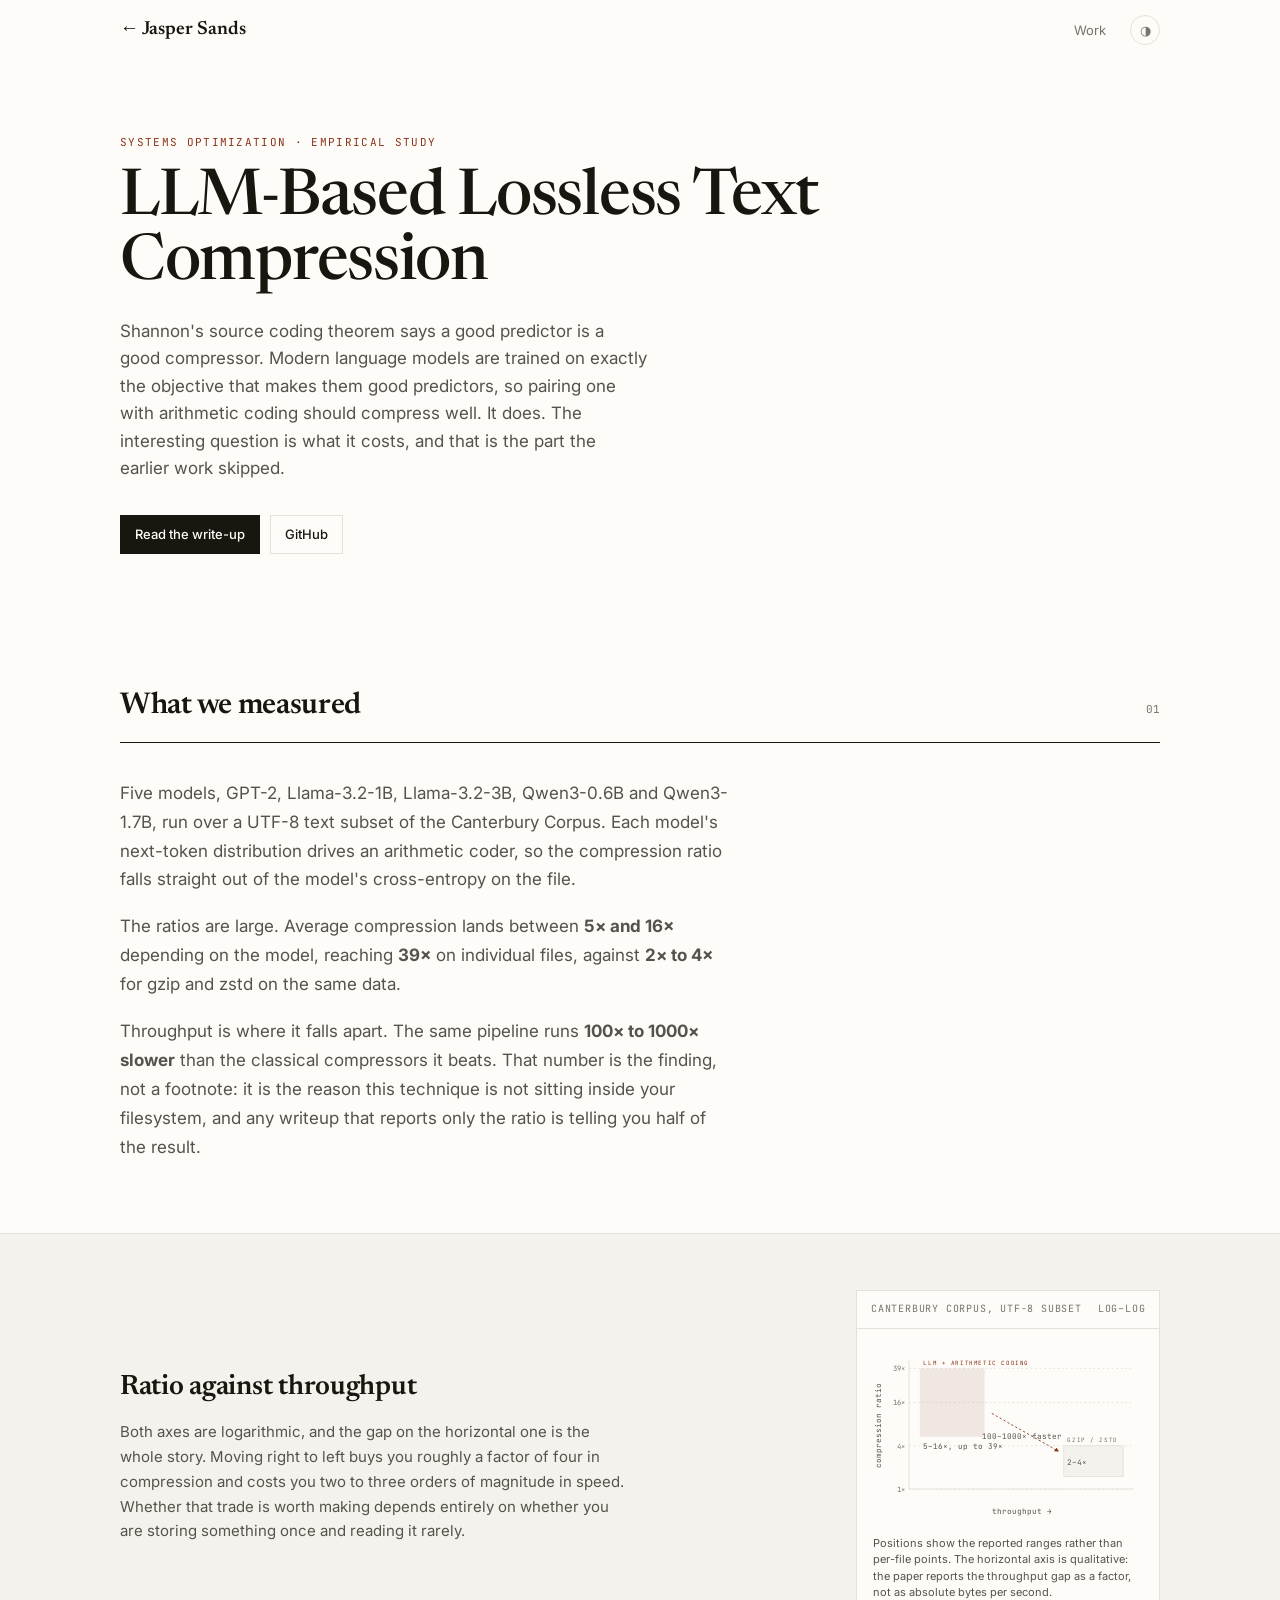
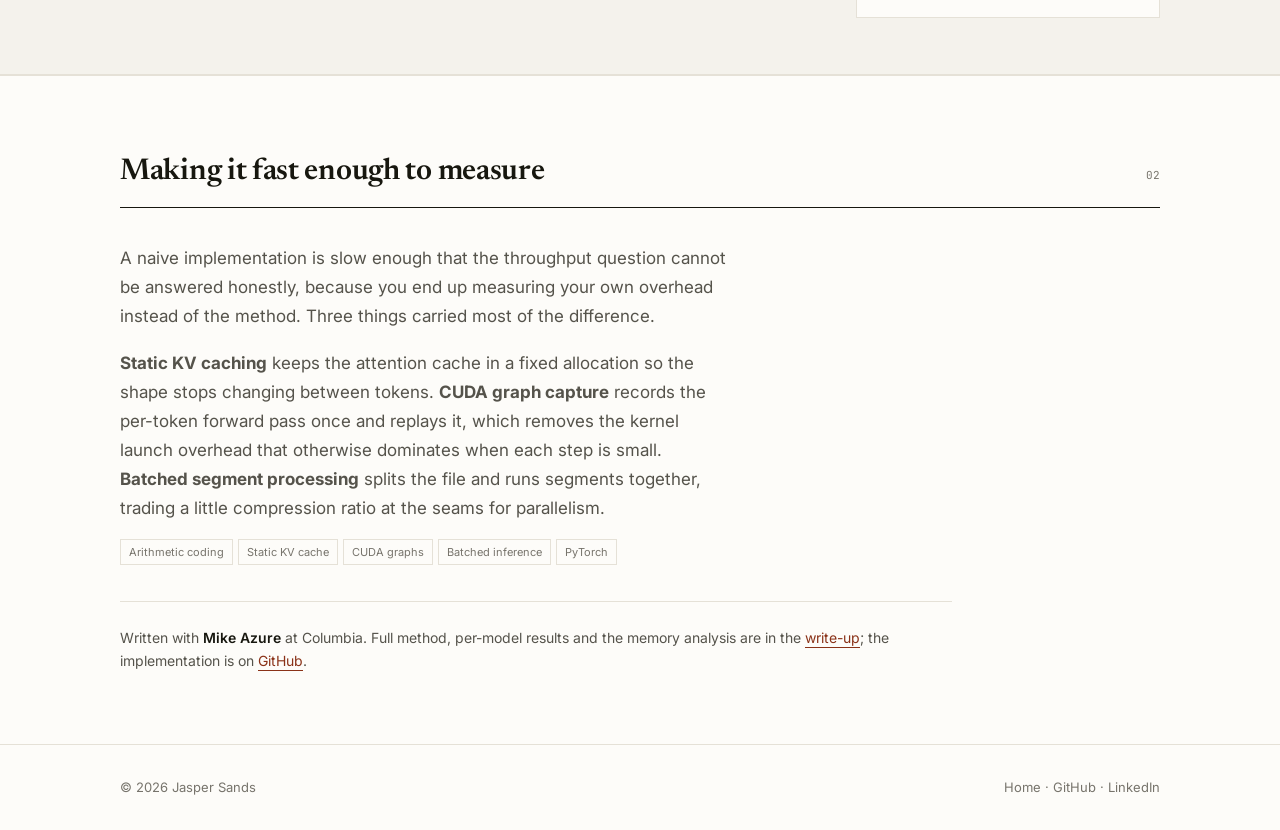
==== llmcompression/index.html @ 010c3ea6 "Host the compression project at jaspersands.com/llmcompression The project column read award, link, " ====
<!DOCTYPE html>
<html lang="en">

<head>
  <meta charset="UTF-8">
  <meta name="viewport" content="width=device-width, initial-scale=1.0">
  <title>LLM-Based Lossless Text Compression | Jasper Sands</title>
  <meta name="description"
    content="An empirical study of LLM-based lossless text compression: 5 to 16x average compression against 2 to 4x for gzip and zstd, and what that costs in throughput.">
  <meta name="author" content="Jasper Sands">
  <meta property="og:title" content="LLM-Based Lossless Text Compression">
  <meta property="og:description"
    content="Arithmetic coding driven by autoregressive LLM predictions. High compression ratios, and an honest accounting of the throughput they cost.">
  <meta property="og:type" content="article">
  <meta property="og:url" content="https://jaspersands.com/llmcompression/">

  <!-- Set theme before first paint so there is no flash. -->
  <script>
    (() => {
      const r = document.documentElement;
      const t = localStorage.getItem('theme');
      r.setAttribute('data-theme', t || (matchMedia('(prefers-color-scheme: dark)').matches ? 'dark' : 'light'));
    })();
  </script>

  <link rel="preconnect" href="https://fonts.googleapis.com">
  <link rel="preconnect" href="https://fonts.gstatic.com" crossorigin>
  <link href="https://fonts.googleapis.com/css2?family=Inter:wght@400;500;600&family=Newsreader:opsz,wght@6..72,400;6..72,500;6..72,600&family=JetBrains+Mono:wght@400;500&display=swap" rel="stylesheet">

  <link rel="stylesheet" href="../styles.css?v=2026-08">
</head>

<body>
  <a class="skip" href="#main">Skip to content</a>

  <nav class="nav" id="nav">
    <div class="wrap">
      <a href="../#work" class="mark">← Jasper Sands</a>
      <ul>
        <li class="n"><a href="../#work" class="link">Work</a></li>
        <li><button class="theme" id="theme" type="button" aria-label="Toggle light or dark mode">◑</button></li>
      </ul>
    </div>
  </nav>

  <header class="hero" id="top">
    <div class="wrap">
      <div class="rv">
        <div class="eyebrow">Systems optimization · empirical study</div>
        <h1>LLM-Based Lossless Text Compression</h1>
        <p class="lede">
          Shannon's source coding theorem says a good predictor is a good compressor. Modern language models
          are trained on exactly the objective that makes them good predictors, so pairing one with arithmetic
          coding should compress well. It does. The interesting question is what it costs, and that is the part
          the earlier work skipped.
        </p>
        <div class="cta">
          <a class="btn solid" href="../assets/practical-llm-based-lossless-compression.pdf">Read the write-up</a>
          <a class="btn" href="https://github.com/Jaspersands/LLMcompression">GitHub</a>
        </div>
      </div>
    </div>
  </header>

  <main id="main">

    <section class="section">
      <div class="wrap">
        <div class="shead rv"><h2>What we measured</h2><span class="idx">01</span></div>
        <div class="prose rv">
          <p>
            Five models, GPT-2, Llama-3.2-1B, Llama-3.2-3B, Qwen3-0.6B and Qwen3-1.7B, run over a UTF-8 text
            subset of the Canterbury Corpus. Each model's next-token distribution drives an arithmetic coder,
            so the compression ratio falls straight out of the model's cross-entropy on the file.
          </p>
          <p>
            The ratios are large. Average compression lands between <strong>5&times; and 16&times;</strong>
            depending on the model, reaching <strong>39&times;</strong> on individual files, against
            <strong>2&times; to 4&times;</strong> for gzip and zstd on the same data.
          </p>
          <p>
            Throughput is where it falls apart. The same pipeline runs
            <strong>100&times; to 1000&times; slower</strong> than the classical compressors it beats. That
            number is the finding, not a footnote: it is the reason this technique is not sitting inside your
            filesystem, and any writeup that reports only the ratio is telling you half of the result.
          </p>
        </div>
      </div>
    </section>

    <section class="band" aria-labelledby="band-h">
      <div class="wrap">
        <div class="rv">
          <h2 id="band-h">Ratio against throughput</h2>
          <p>
            Both axes are logarithmic, and the gap on the horizontal one is the whole story. Moving right to
            left buys you roughly a factor of four in compression and costs you two to three orders of
            magnitude in speed. Whether that trade is worth making depends entirely on whether you are storing
            something once and reading it rarely.
          </p>
        </div>

        <div class="demo rv">
          <div class="demo-head">
            <span class="t">Canterbury Corpus, UTF-8 subset</span>
            <span class="t">log–log</span>
          </div>
          <div class="demo-body">
            <svg viewBox="0 0 300 200" role="img"
                aria-label="Log-log comparison. Classical compressors gzip and zstd reach 2 to 4 times compression at high throughput. LLM-driven arithmetic coding reaches 5 to 16 times, up to 39 times, at throughput 100 to 1000 times lower.">
              <line class="gridline" x1="40" y1="160" x2="290" y2="160" stroke-width="1"/>
              <text class="tick" x="35" y="163" text-anchor="end">1×</text>
              <line class="gridline" x1="40" y1="112" x2="290" y2="112" stroke-width="1"/>
              <text class="tick" x="35" y="115" text-anchor="end">4×</text>
              <line class="gridline" x1="40" y1="64" x2="290" y2="64" stroke-width="1"/>
              <text class="tick" x="35" y="67" text-anchor="end">16×</text>
              <line class="gridline" x1="40" y1="26" x2="290" y2="26" stroke-width="1"/>
              <text class="tick" x="35" y="29" text-anchor="end">39×</text>

              <line class="axis" x1="40" y1="16" x2="40" y2="160" stroke-width="1"/>
              <line class="axis" x1="40" y1="160" x2="290" y2="160" stroke-width="1"/>

              <rect class="thrband" x="52" y="26" width="72" height="76"/>
              <text class="qs-cap on" x="56" y="22">LLM + ARITHMETIC CODING</text>
              <text class="lbl" x="56" y="116">5–16×, up to 39×</text>

              <rect class="qs-sink" x="212" y="112" width="66" height="34"/>
              <text class="qs-cap" x="216" y="108">GZIP / ZSTD</text>
              <text class="lbl" x="216" y="133">2–4×</text>

              <path class="qs-rej" d="M132 76 L206 118" marker-end="url(#lc-a)"/>
              <defs>
                <marker id="lc-a" viewBox="0 0 6 6" refX="5" refY="3" markerWidth="5" markerHeight="5" orient="auto">
                  <path class="qs-rejhead" d="M0 0 L6 3 L0 6 Z"/>
                </marker>
              </defs>
              <text class="lbl" x="166" y="104" text-anchor="middle">100–1000× faster</text>

              <text class="lbl" x="165" y="188" text-anchor="middle">throughput →</text>
              <text class="lbl" x="9" y="90" text-anchor="middle" transform="rotate(-90 9 90)">compression ratio</text>
            </svg>
            <p class="hint">
              Positions show the reported ranges rather than per-file points. The horizontal axis is
              qualitative: the paper reports the throughput gap as a factor, not as absolute bytes per second.
            </p>
          </div>
        </div>
      </div>
    </section>

    <section class="section">
      <div class="wrap">
        <div class="shead rv"><h2>Making it fast enough to measure</h2><span class="idx">02</span></div>
        <div class="prose rv">
          <p>
            A naive implementation is slow enough that the throughput question cannot be answered honestly,
            because you end up measuring your own overhead instead of the method. Three things carried most of
            the difference.
          </p>
          <p>
            <strong>Static KV caching</strong> keeps the attention cache in a fixed allocation so the shape
            stops changing between tokens. <strong>CUDA graph capture</strong> records the per-token forward
            pass once and replays it, which removes the kernel launch overhead that otherwise dominates when
            each step is small. <strong>Batched segment processing</strong> splits the file and runs segments
            together, trading a little compression ratio at the seams for parallelism.
          </p>
        </div>
        <div class="tags rv">
          <span class="tag">Arithmetic coding</span><span class="tag">Static KV cache</span>
          <span class="tag">CUDA graphs</span><span class="tag">Batched inference</span>
          <span class="tag">PyTorch</span>
        </div>
        <p class="also rv">
          Written with <strong>Mike Azure</strong> at Columbia. Full method, per-model results and the memory
          analysis are in the <a href="../assets/practical-llm-based-lossless-compression.pdf">write-up</a>;
          the implementation is on <a href="https://github.com/Jaspersands/LLMcompression">GitHub</a>.
        </p>
      </div>
    </section>

  </main>

  <footer>
    <div class="wrap">
      <span>© 2026 Jasper Sands</span>
      <span>
        <a href="../">Home</a> ·
        <a href="https://github.com/Jaspersands">GitHub</a> ·
        <a href="https://www.linkedin.com/in/jaspersands">LinkedIn</a>
      </span>
    </div>
  </footer>

  <script>
    // Theme toggle only; the main page's script.js drives demos this page does not have.
    document.getElementById('theme').addEventListener('click', () => {
      const r = document.documentElement;
      const next = r.getAttribute('data-theme') === 'dark' ? 'light' : 'dark';
      r.setAttribute('data-theme', next);
      try { localStorage.setItem('theme', next); } catch (e) { /* private mode */ }
    });
    // The main stylesheet reveals .rv elements on scroll; without that script they
    // must be shown here or the page renders blank.
    for (const el of document.querySelectorAll('.rv')) el.classList.add('in');
  </script>
</body>

</html>
---- styles.css ----
/* ---------------- Colour ---------------- */
:root {
  --bg:#fdfcf9; --bg-2:#f4f2ec; --fg:#17170f; --fg-2:#55534b; --fg-3:#77746c;
  --rule:#e5e1d7; --accent:#8a3218; --x:#3f6690; --z:#a24b2a; --y:#6b4a86;
}
[data-theme="dark"] {
  --bg:#111110; --bg-2:#1a1a17; --fg:#f2f0e9; --fg-2:#a4a19a; --fg-3:#7f7c75;
  --rule:#2a2926; --accent:#e08a68; --x:#7ba5d0; --z:#e08a68; --y:#b294d4;
}

:root {
  --serif: Newsreader, Georgia, serif;
  --sans: Inter, -apple-system, BlinkMacSystemFont, sans-serif;
  --mono: 'JetBrains Mono', ui-monospace, monospace;
}

*, *::before, *::after { box-sizing: border-box; margin: 0; padding: 0; }

html { scroll-behavior: smooth; -webkit-text-size-adjust: 100%; }

body {
  font-family: var(--sans); font-size: .9375rem; line-height: 1.65;
  background: var(--bg); color: var(--fg); -webkit-font-smoothing: antialiased;
}

a { color: inherit; text-decoration: none; }
img { display: block; max-width: 100%; }

:focus-visible { outline: 2px solid var(--accent); outline-offset: 2px; }

.wrap { max-width: 70rem; margin: 0 auto; padding: 0 2.5rem; }

.skip {
  position: absolute; left: -9999px; top: 0; background: var(--fg); color: var(--bg);
  padding: .5rem .875rem; z-index: 200; font-size: .8125rem;
}
.skip:focus { left: .5rem; top: .5rem; }

.progress {
  position: fixed; top: 0; left: 0; height: 2px; width: 100%;
  transform: scaleX(0); transform-origin: left; background: var(--accent); z-index: 100;
}

/* ---------------- Nav ---------------- */
.nav {
  position: sticky; top: 0; z-index: 50;
  background: var(--bg);
  border-bottom: 1px solid transparent; transition: border-color .3s;
}
@supports (backdrop-filter: blur(1px)) or (-webkit-backdrop-filter: blur(1px)) {
  .nav {
    background: color-mix(in srgb, var(--bg) 86%, transparent);
    backdrop-filter: blur(12px); -webkit-backdrop-filter: blur(12px);
  }
}

.nav.stuck { border-bottom-color: var(--rule); }
.nav .wrap { display: flex; align-items: center; justify-content: space-between; height: 3.75rem; gap: 1rem; }
.mark { font-family: var(--serif); font-size: 1.1875rem; font-weight: 600; white-space: nowrap; }
.nav ul { list-style: none; display: flex; gap: 1.5rem; align-items: center; }

.nav .link { position: relative; font-size: .8125rem; color: var(--fg-3); padding: .375rem 0; transition: color .2s; }
.nav .link::after {
  content: ''; position: absolute; left: 0; bottom: 0; height: 1px; width: 100%;
  background: var(--fg); transform: scaleX(0); transform-origin: right;
  transition: transform .25s cubic-bezier(.4,0,.2,1);
}
.nav .link:hover, .nav .link.on { color: var(--fg); }
.nav .link:hover::after, .nav .link.on::after { transform: scaleX(1); transform-origin: left; }

.theme {
  width: 1.875rem; height: 1.875rem; border: 1px solid var(--rule); border-radius: 50%;
  background: transparent; color: var(--fg-3); cursor: pointer; font-size: .8125rem; line-height: 1;
  transition: color .2s, border-color .2s; flex-shrink: 0;
}
.theme:hover { color: var(--fg); border-color: var(--fg-3); }

/* ---------------- Reveal ---------------- */
.rv { opacity: 0; transform: translateY(12px); transition: opacity .55s ease, transform .55s ease; }
.rv.in { opacity: 1; transform: none; }

@media (prefers-reduced-motion: reduce) {
  .rv { opacity: 1; transform: none; transition: none; }
  html { scroll-behavior: auto; }
  .progress { display: none; }
  * { animation-duration: .01ms !important; transition-duration: .01ms !important; }
}

/* ---------------- Hero ---------------- */
.hero { padding: 4.5rem 0 3.5rem; }
.hero .wrap { display: grid; grid-template-columns: 1fr 17rem; gap: 4rem; align-items: center; }

.eyebrow {
  font-family: var(--mono); font-size: .6875rem; letter-spacing: .12em;
  text-transform: uppercase; color: var(--accent); margin-bottom: 1rem;
}

.hero h1 {
  font-family: var(--serif); font-size: clamp(2.75rem, 6vw, 4rem); font-weight: 500;
  line-height: 1.02; letter-spacing: -.02em; margin-bottom: 1.25rem;
}

.hero .lede { font-size: 1.0625rem; line-height: 1.62; color: var(--fg-2); max-width: 33rem; margin-bottom: 2rem; }
.hero .lede strong { color: var(--fg); font-weight: 500; }

.cta { display: flex; flex-wrap: wrap; gap: .625rem; }
.btn {
  display: inline-flex; align-items: center; font-size: .8125rem; font-weight: 500;
  padding: .5rem .875rem; border: 1px solid var(--rule); transition: all .2s;
}
.btn.solid { background: var(--fg); color: var(--bg); border-color: var(--fg); }
.btn.solid:hover { background: var(--accent); border-color: var(--accent); color: var(--bg); }
.btn:hover { border-color: var(--fg); }

.portrait img { width: 100%; aspect-ratio: 4/5; object-fit: cover; border: 1px solid var(--rule); }

/* ---------------- Demo band ---------------- */
.band { border-top: 1px solid var(--rule); border-bottom: 1px solid var(--rule); background: var(--bg-2); }
.band .wrap { display: grid; grid-template-columns: 1fr 19rem; gap: 4rem; align-items: center; padding-top: 3.5rem; padding-bottom: 3.5rem; }
.band h2 { font-family: var(--serif); font-size: 1.75rem; font-weight: 600; letter-spacing: -.01em; margin-bottom: .625rem; }
.band p { color: var(--fg-2); max-width: 32rem; }
.band p + p { margin-top: .75rem; }

/* ---------------- Demo panel ---------------- */
.demo { border: 1px solid var(--rule); background: var(--bg); }
.demo-head {
  display: flex; align-items: center; justify-content: space-between; gap: 1rem;
  padding: .625rem .875rem; border-bottom: 1px solid var(--rule);
}
.demo-head .t {
  font-family: var(--mono); font-size: .625rem; text-transform: uppercase;
  letter-spacing: .08em; color: var(--fg-3); white-space: nowrap;
}
.demo-body { padding: 1rem; }
.demo svg { width: 100%; height: auto; display: block; }

.ctl { display: flex; align-items: center; gap: .5rem; flex-wrap: wrap; margin-top: .875rem; }
.ctl button {
  font-family: var(--sans); font-size: .6875rem; font-weight: 500; padding: .25rem .5625rem;
  background: transparent; color: var(--fg-2); border: 1px solid var(--rule); cursor: pointer;
  transition: all .2s;
}
.ctl button:hover { color: var(--fg); border-color: var(--fg-3); }
.ctl button.on { background: var(--fg); color: var(--bg); border-color: var(--fg); }
.ctl label, .ctl .val { font-family: var(--mono); font-size: .625rem; color: var(--fg-3); letter-spacing: .04em; }
.ctl input[type=range] { flex: 1; min-width: 5rem; accent-color: var(--accent); height: 1rem; }

.readout {
  display: flex; flex-wrap: wrap; gap: .25rem 1.25rem; margin-top: .75rem;
  font-family: var(--mono); font-size: .6875rem; color: var(--fg-3);
}
.readout b { color: var(--fg); font-weight: 500; }
.hint { font-size: .6875rem; color: var(--fg-3); margin-top: .625rem; line-height: 1.5; }
.hint .kx { color: var(--x); }
.hint .kz { color: var(--z); }

/* --- SVG colour is driven by CLASSES, never by transitioned var() --- */
.plaq { transition: fill-opacity .25s, stroke-opacity .25s, stroke-width .25s; }
.plaq.z { stroke: var(--z); fill: var(--z); }
.plaq.x { stroke: var(--x); fill: var(--x); }
.latt  { stroke: var(--rule); }
.qd    { fill: var(--bg); stroke: var(--fg-3); }
.qd.ex { fill: var(--x); stroke: var(--x); }
.qd.ez { fill: var(--z); stroke: var(--z); }
.qd.ey { fill: var(--y); stroke: var(--y); }
.qdot { cursor: pointer; }
.qdot:hover .qd { stroke: var(--fg); stroke-width: 1.75; }
.match.mx { stroke: var(--x); }
.match.mz { stroke: var(--z); }
.axis { stroke: var(--rule); }
.gridline { stroke: var(--rule); stroke-dasharray: 2 3; }
.tick { font-family: var(--mono); font-size: 8px; fill: var(--fg-3); }
.lbl  { font-family: var(--mono); font-size: 8.5px; fill: var(--fg-2); }
.qlbl { font-family: var(--mono); font-size: 8px; font-weight: 500; fill: var(--bg); }
.s-a { stroke: var(--fg-3); }
.s-b { stroke: var(--accent); }
.m-a { fill: var(--fg-3); }
.m-b { fill: var(--accent); }
.critband { fill: var(--accent); fill-opacity: .09; }
.thrband { fill: var(--accent); fill-opacity: .10; }

/* --- Q-Search proof-gate pipeline --- */
.qs-stage { fill: none; stroke: var(--rule); }
.qs-stage.gate { stroke: var(--accent); }
.qs-sink { fill: var(--bg-2); stroke: var(--rule); }
.qs-flow { stroke: var(--fg-3); fill: none; }
.qs-rej { stroke: var(--accent); fill: none; stroke-dasharray: 2.5 2.5; }
.qs-cap { font-family: var(--mono); font-size: 6.5px; letter-spacing: .1em; fill: var(--fg-3); }
.qs-cap.on { fill: var(--accent); }
.qs-name { font-family: var(--sans); font-size: 9px; font-weight: 500; fill: var(--fg); }
.qs-sub { font-family: var(--sans); font-size: 7.5px; fill: var(--fg-2); }
.qs-num { font-family: var(--mono); font-size: 9px; fill: var(--fg); }
.qs-arrowhead { fill: var(--fg-3); }
.qs-rejhead { fill: var(--accent); }
.s-d3 { stroke: var(--fg-3); }
.s-d5 { stroke: var(--x); }
.s-d7 { stroke: var(--accent); }
.s-d3-m { fill: var(--fg-3); }
.s-d5-m { fill: var(--x); }
.s-d7-m { fill: var(--accent); }
.bar { fill: var(--accent); fill-opacity: .75; transition: y .35s cubic-bezier(.4,0,.2,1), height .35s cubic-bezier(.4,0,.2,1); }

/* ---------------- Sections ---------------- */
.section { padding: 4.5rem 0; border-top: 1px solid var(--rule); }
.section:first-of-type { border-top: none; }

.shead {
  display: flex; align-items: baseline; gap: .875rem;
  padding-bottom: .625rem; border-bottom: 1px solid var(--fg); margin-bottom: 2.25rem;
}
.shead h2 { font-family: var(--serif); font-size: 1.875rem; font-weight: 600; letter-spacing: -.01em; }
.shead .idx { font-family: var(--mono); font-size: .6875rem; color: var(--fg-3); margin-left: auto; }

.prose { max-width: 38rem; color: var(--fg-2); font-size: 1.0625rem; line-height: 1.7; }
.prose p + p { margin-top: 1.125rem; }

/* ---------------- Work ---------------- */
.work { display: flex; flex-direction: column; }

.piece {
  display: grid; grid-template-columns: 1fr 22rem; gap: 3rem;
  padding: 2.5rem 0; border-bottom: 1px solid var(--rule); align-items: start;
}
.piece:first-child { padding-top: 0; }
.piece:last-child { border-bottom: none; }
.piece.nomedia { grid-template-columns: 1fr; }
.piece.nomedia .piece-body { max-width: 42rem; }

.piece h3 { font-family: var(--serif); font-size: 1.625rem; font-weight: 600; letter-spacing: -.01em; margin-bottom: .1875rem; }
.piece .where { font-size: .8125rem; color: var(--accent); margin-bottom: .875rem; }
.piece p { color: var(--fg-2); }

.badge {
  display: inline-block; font-size: .75rem; font-weight: 500; background: var(--bg-2);
  border-left: 2px solid var(--accent); padding: .375rem .625rem; margin-bottom: .875rem;
}

.tags { display: flex; flex-wrap: wrap; gap: .3125rem; margin-top: 1rem; }
.tag { font-size: .6875rem; color: var(--fg-3); border: 1px solid var(--rule); padding: .1875rem .5rem; }

.inline-links { display: flex; flex-wrap: wrap; gap: 1rem; font-size: .8125rem; margin-top: .75rem; }
.inline-links a { color: var(--accent); border-bottom: 1px solid transparent; padding-bottom: 1px; }
.inline-links a:hover { border-bottom-color: var(--accent); }

.frame { border: 1px solid var(--rule); overflow: hidden; background: var(--bg-2); }
.frame img { width: 100%; transition: transform .5s cubic-bezier(.4,0,.2,1); }
.frame:hover img { transform: scale(1.03); }
.frame.pad img { background: #fff; padding: .375rem; }
.frame figcaption {
  font-size: .6875rem; color: var(--fg-3); padding: .4375rem .625rem;
  border-top: 1px solid var(--rule); background: var(--bg);
}

/* ---------------- Outside work ----------------
   Touring leads on data rather than a photograph, reusing the .demo panel from
   the plots above — the reader has already been taught how to read that frame.
   Everything here is scoped to #outside so it cannot leak into other sections. */

/* All three remaining cards carry a photo, so the row closes cleanly at 3-up. */
#outside .list { display: grid; grid-template-columns: repeat(3, 1fr); gap: 2.25rem 3rem; }
#outside .li { display: flex; flex-direction: column; }
#outside .li-body { margin-bottom: 1rem; }
#outside .li h3 { font-size: 1rem; font-weight: 600; margin-bottom: .1875rem; }
#outside .li p, #outside .li li { color: var(--fg-2); }
#outside .li ul { list-style: none; margin-top: .5rem; }
#outside .li ul li { position: relative; padding-left: .875rem; font-size: .875rem; }
#outside .li ul li::before { content: '·'; position: absolute; left: .25rem; color: var(--fg-3); }
/* Auto top margin bottom-aligns every photo, so their tops line up too. */
#outside .li figure { border: 1px solid var(--rule); overflow: hidden; margin-top: auto; }
#outside .li figure img {
  width: 100%; aspect-ratio: 3/2; object-fit: cover;
  transition: transform .5s cubic-bezier(.4,0,.2,1);
}
#outside .li figure:hover img { transform: scale(1.03); }
#outside .li figcaption {
  font-size: .6875rem; color: var(--fg-3); padding: .375rem .5rem;
  border-top: 1px solid var(--rule);
}

.also {
  margin-top: 2.25rem; padding-top: 1.5rem; border-top: 1px solid var(--rule);
  color: var(--fg-2); font-size: .875rem; max-width: 52rem;
}
.also strong { color: var(--fg); font-weight: 600; }
.also a { color: var(--accent); border-bottom: 1px solid currentColor; padding-bottom: 1px; }
.also a:hover { color: var(--fg); }

/* Matches the .piece breakpoint: the feature stacks before its prose gets narrow. */
@media (max-width: 960px) {
}
/* Below 900 the three cards become full-width strips rather than a 2 + 1 row. */
@media (max-width: 900px) {
  #outside .list { grid-template-columns: 1fr; gap: 2rem; }
  #outside .li { flex-direction: row; align-items: flex-start; gap: 1.75rem; }
  #outside .li-body { flex: 1; min-width: 0; margin-bottom: 0; }
  #outside .li figure { flex: none; width: 16rem; margin-top: 0; }
}
@media (max-width: 620px) {
  #outside .li { flex-direction: column; gap: 1rem; }
  #outside .li figure { width: auto; }
}

.tl { position: relative; padding-left: 1.5rem; }
.tl::before { content: ''; position: absolute; left: 3px; top: .5rem; bottom: .5rem; width: 1px; background: var(--rule); }
.tl-item { position: relative; padding-bottom: 1.75rem; }
.tl-item:last-child { padding-bottom: 0; }
.tl-item::before {
  content: ''; position: absolute; left: -1.5rem; top: .5rem; width: 7px; height: 7px;
  border-radius: 50%; background: var(--bg); border: 1px solid var(--fg-3);
}
.tl-item.now::before { background: var(--accent); border-color: var(--accent); }
.tl-item h3 { font-size: 1rem; font-weight: 600; margin-bottom: .125rem; }
.tl-item .where { font-family: var(--mono); font-size: .75rem; color: var(--fg-3); margin-bottom: .5rem; }
.tl-item p, .tl-item .line { color: var(--fg-2); }
.tl-item .line { font-size: .875rem; margin-top: .4375rem; }
.tl-item .line b { color: var(--fg); font-weight: 600; }

.skills { display: grid; grid-template-columns: repeat(auto-fit, minmax(16rem, 1fr)); gap: 1.75rem 2.5rem; }
.skills h3 {
  font-family: var(--mono); font-size: .6875rem; text-transform: uppercase; letter-spacing: .1em;
  color: var(--fg-3); padding-bottom: .4375rem; border-bottom: 1px solid var(--rule); margin-bottom: .75rem;
}
.skills p { color: var(--fg-2); font-size: .875rem; }

.addr { display: flex; flex-direction: column; gap: .5rem; font-size: .875rem; margin-top: 1.5rem; }
.addr a { color: var(--accent); border-bottom: 1px solid transparent; align-self: flex-start; }
.addr a:hover { border-bottom-color: var(--accent); }

footer { border-top: 1px solid var(--rule); padding: 2rem 0; font-size: .8125rem; color: var(--fg-3); }
footer .wrap { display: flex; justify-content: space-between; gap: 1rem; flex-wrap: wrap; }
footer a:hover { color: var(--fg); }

@media (max-width: 1040px) { .nav ul li.n { display: none; } }

@media (max-width: 960px) {
  .hero .wrap { grid-template-columns: 1fr; gap: 2.5rem; }
  .portrait { max-width: 13rem; }
  .band .wrap { grid-template-columns: 1fr; gap: 2rem; }
  .band .demo { max-width: 22rem; }
  .piece { grid-template-columns: 1fr; gap: 1.75rem; }
}

@media (max-width: 560px) {
  .wrap { padding: 0 1.25rem; }
  .hero { padding: 3rem 0 2.5rem; }
  .section { padding: 3rem 0; }
  .mark { font-size: 1.0625rem; }
}
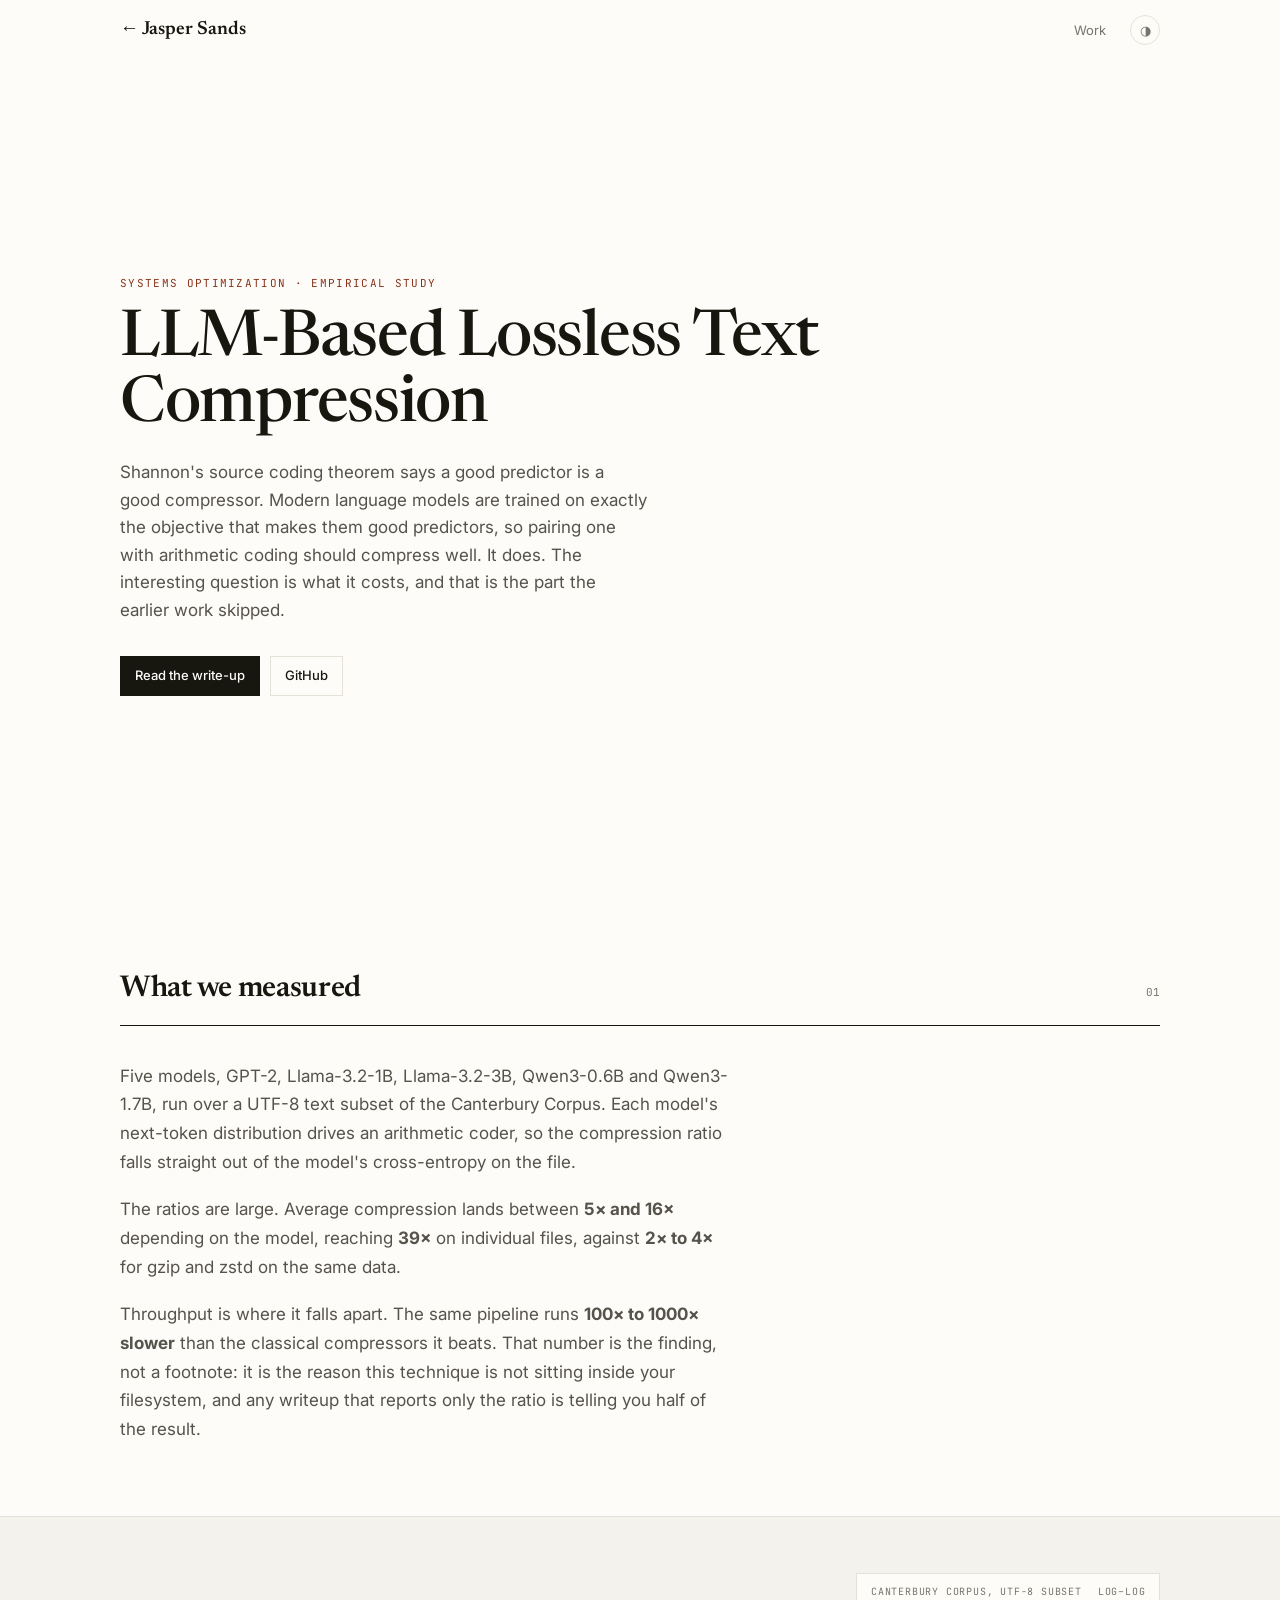
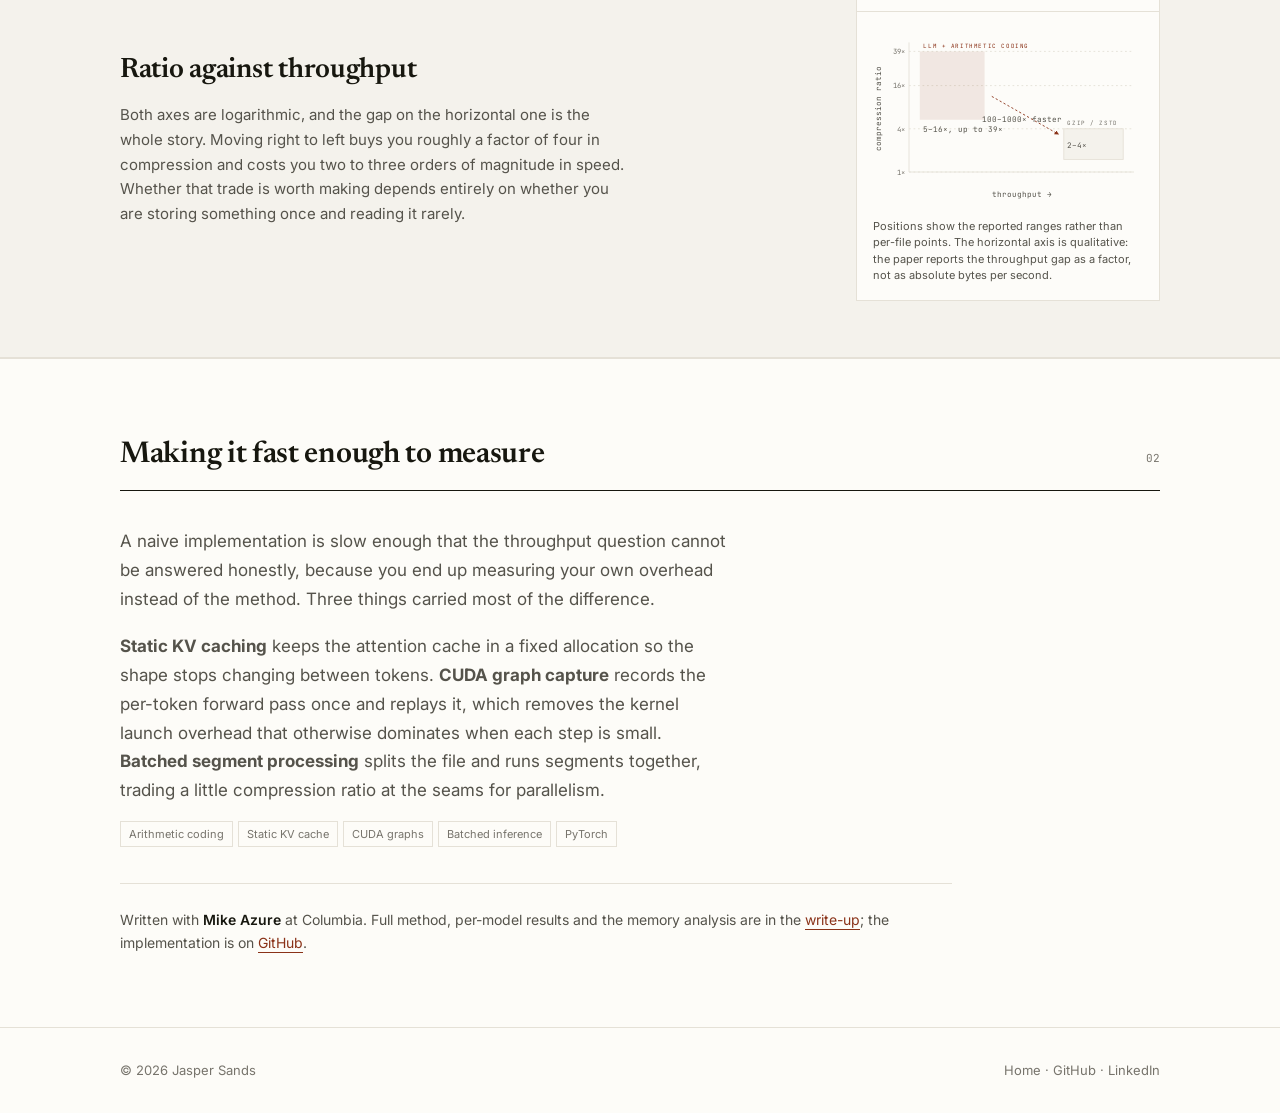
==== commit 0714fce3: "Light theme by default on both pages; keep the hero caption's arrow with its link Co-Authored-By: Cl" ====
--- a/llmcompression/index.html
+++ b/llmcompression/index.html
@@ -19,7 +19,7 @@
     (() => {
       const r = document.documentElement;
       const t = localStorage.getItem('theme');
-      r.setAttribute('data-theme', t || (matchMedia('(prefers-color-scheme: dark)').matches ? 'dark' : 'light'));
+      r.setAttribute('data-theme', t || 'light');   // light by default; the toggle remembers a choice
     })();
   </script>
 
--- a/styles.css
+++ b/styles.css
@@ -87,8 +87,180 @@
 }
 
 /* ---------------- Hero ---------------- */
-.hero { padding: 4.5rem 0 3.5rem; }
-.hero .wrap { display: grid; grid-template-columns: 1fr 17rem; gap: 4rem; align-items: center; }
+.hero {
+  position: relative;
+  min-height: clamp(30rem, calc(100vh - 4rem), 52rem);
+  display: flex;
+  align-items: center;
+  padding: 4.5rem 0 3.5rem;
+  overflow: hidden;
+}
+.hero::before {
+  display: none;
+}
+.hero .wrap {
+  position: relative;
+  z-index: 2;
+  width: 100%;
+}
+.hero-content {
+  position: relative;
+  max-width: 34rem;
+  transition: opacity 0.8s ease;
+}
+.hero-content::before {
+  content: '';
+  position: absolute;
+  inset: -1.25rem -1.75rem;
+  z-index: -1;
+  pointer-events: none;
+  border-radius: 16px;
+  background: radial-gradient(
+    ellipse at 40% 45%,
+    color-mix(in srgb, var(--bg) 65%, transparent) 0%,
+    color-mix(in srgb, var(--bg) 42%, transparent) 55%,
+    transparent 90%
+  );
+  backdrop-filter: blur(2.5px);
+  -webkit-backdrop-filter: blur(2.5px);
+  mask-image: radial-gradient(ellipse at 40% 45%, black 50%, transparent 90%);
+  -webkit-mask-image: radial-gradient(ellipse at 40% 45%, black 50%, transparent 90%);
+  transition: opacity 0.8s ease;
+}
+.hero-content h1 {
+  text-shadow: 0 1px 3px var(--bg);
+}
+.hero.hero--typing .hero-content {
+  opacity: 0.2;
+}
+.hero.hero--typing .hero-content::before {
+  opacity: 0.05;
+}
+
+canvas#fabric,
+.hero canvas.field {
+  position: fixed;
+  inset: 0;
+  width: 100%;
+  height: 100%;
+  pointer-events: auto;
+  touch-action: pan-y;
+  z-index: 0;
+  display: block;
+}
+
+.hero-meta {
+  position: absolute;
+  bottom: 1.25rem;
+  right: 2.5rem;
+  z-index: 2;
+  display: flex;
+  flex-direction: column;
+  align-items: flex-end;
+  gap: 0.35rem;
+  max-width: 30rem;
+  text-align: right;
+}
+.hero-readout {
+  font-family: var(--mono);
+  font-size: 0.6875rem;
+  color: var(--fg-2);
+  letter-spacing: 0.02em;
+  background: color-mix(in srgb, var(--bg) 75%, transparent);
+  backdrop-filter: blur(4px);
+  -webkit-backdrop-filter: blur(4px);
+  padding: 0.25rem 0.6rem;
+  border: 1px solid var(--rule);
+  border-radius: 3px;
+}
+.hero-readout b {
+  color: var(--fg);
+  font-weight: 500;
+  transition: color .25s;
+}
+.hero-readout b.flare { color: var(--accent); }   /* the logical-error count, on a logical error */
+.hr-d-ctl {
+  display: inline-flex;
+  align-items: center;
+  gap: 0.2rem;
+}
+.hr-d-ctl button {
+  font-family: var(--mono);
+  font-size: 0.6875rem;
+  line-height: 1;
+  color: var(--fg-2);
+  background: var(--bg-2);
+  border: 1px solid var(--rule);
+  border-radius: 2px;
+  padding: 0.05rem 0.3rem;
+  cursor: pointer;
+  transition: all 0.15s;
+}
+.hr-d-ctl button:hover {
+  color: var(--accent);
+  border-color: var(--accent);
+}
+.hr-d-ctl button:active {
+  background: var(--rule);
+}
+#hr-logic.flash {
+  color: var(--accent);
+  text-shadow: 0 0 8px var(--accent);
+  transition: none;
+}
+.hero-caption {
+  font-family: var(--mono);
+  font-size: 0.6875rem;
+  color: var(--fg-3);
+  line-height: 1.4;
+}
+.hero-caption a {
+  color: var(--fg-2);
+  text-decoration: underline;
+  text-underline-offset: 2px;
+}
+.hero-caption a:hover {
+  color: var(--accent);
+}
+
+/* ---------------- Fabric Window & Background Flow ---------------- */
+.fabric-window {
+  position: relative;
+  z-index: 1;
+  min-height: 70vh;
+  display: grid;
+  align-items: end;
+}
+.fabric-window p {
+  font-family: var(--mono);
+  font-size: 0.6875rem;
+  color: var(--fg-3);
+  max-width: 34rem;
+  margin: 0 auto 2rem;
+  padding: 0.75rem 1rem;
+  text-align: center;
+  line-height: 1.6;
+  background: color-mix(in srgb, var(--bg) 82%, transparent);
+  border: 1px solid var(--rule);
+  border-radius: 3px;
+}
+.fabric-window.static p { display: none; }
+
+nav, .hero, .fabric-window, main, footer {
+  position: relative;
+  z-index: 1;
+}
+main .section, footer {
+  background: color-mix(in srgb, var(--bg) 92%, transparent);
+}
+.band {
+  background: color-mix(in srgb, var(--bg-2) 92%, transparent);
+}
+
+/* ---------------- D: Double-Dot Auto-Tuner ---------------- */
+
+@media (max-width: 960px) {
+}
 
 .eyebrow {
   font-family: var(--mono); font-size: .6875rem; letter-spacing: .12em;
@@ -112,7 +284,34 @@
 .btn.solid:hover { background: var(--accent); border-color: var(--accent); color: var(--bg); }
 .btn:hover { border-color: var(--fg); }
 
-.portrait img { width: 100%; aspect-ratio: 4/5; object-fit: cover; border: 1px solid var(--rule); }
+/* ---------------- About Section ---------------- */
+.about-grid {
+  display: grid;
+  grid-template-columns: 1fr auto;
+  gap: 3.5rem;
+  align-items: start;
+}
+.about-portrait {
+  width: 11rem;
+  aspect-ratio: 1;
+  border-radius: 4px;
+  overflow: hidden;
+  border: 1px solid var(--rule);
+  flex-shrink: 0;
+}
+.about-portrait img {
+  width: 100%;
+  height: 100%;
+  object-fit: cover;
+  display: block;
+}
+
+.qdot-hero { cursor: pointer; }
+.flash-correct { animation: qd-flash 0.3s ease-in-out; }
+@keyframes qd-flash {
+  0%, 100% { transform: scale(1); filter: brightness(1); }
+  50% { transform: scale(1.4); filter: brightness(1.8); }
+}
 
 /* ---------------- Demo band ---------------- */
 .band { border-top: 1px solid var(--rule); border-bottom: 1px solid var(--rule); background: var(--bg-2); }
@@ -333,16 +532,78 @@
 @media (max-width: 1040px) { .nav ul li.n { display: none; } }
 
 @media (max-width: 960px) {
-  .hero .wrap { grid-template-columns: 1fr; gap: 2.5rem; }
-  .portrait { max-width: 13rem; }
   .band .wrap { grid-template-columns: 1fr; gap: 2rem; }
   .band .demo { max-width: 22rem; }
   .piece { grid-template-columns: 1fr; gap: 1.75rem; }
 }
 
+@media (max-width: 760px) {
+  .hero {
+    min-height: min(100vh, 44rem);
+    display: flex;
+    align-items: flex-end;
+    padding: 4.5rem 0 2rem;
+  }
+  .hero::before {
+    display: none;
+  }
+  .hero-content::before {
+    inset: -1rem -1rem;
+    mask-image: radial-gradient(ellipse at 50% 50%, black 50%, transparent 95%);
+    -webkit-mask-image: radial-gradient(ellipse at 50% 50%, black 50%, transparent 95%);
+  }
+  .hero-meta {
+    position: static;
+    margin-top: 1.5rem;
+    align-items: flex-start;
+    text-align: left;
+    max-width: 100%;
+  }
+  .about-grid {
+    grid-template-columns: 1fr;
+    gap: 1.75rem;
+  }
+  .about-portrait {
+    width: 9rem;
+  }
+}
+
 @media (max-width: 560px) {
   .wrap { padding: 0 1.25rem; }
-  .hero { padding: 3rem 0 2.5rem; }
   .section { padding: 3rem 0; }
   .mark { font-size: 1.0625rem; }
 }
+
+/* ---------------- Thesis demo: isolated-mode CSM readout ---------------- */
+.csm-demo { margin: 1.25rem 0 .5rem; }
+.csm-main { display: grid; grid-template-columns: 16rem 1fr; gap: 1.25rem; align-items: start; }
+.csm-map-wrap { position: relative; width: 16rem; height: 16rem; background: #0c0c0c; border: 1px solid var(--rule); }
+.csm-map-wrap canvas { position: absolute; inset: 0; width: 100%; height: 100%; display: block; }
+#csm-overlay { cursor: crosshair; }
+.csm-axis { position: absolute; font-family: var(--mono); font-size: .5625rem; letter-spacing: .06em; color: rgba(255,255,255,.55); pointer-events: none; }
+.csm-axis-x { right: .375rem; bottom: .25rem; }
+.csm-axis-y { left: .3rem; top: .25rem; }
+.csm-side { display: flex; flex-direction: column; gap: .625rem; min-width: 0; }
+.csm-stage { font-family: var(--mono); font-size: .6875rem; color: var(--fg-2); min-height: 1.4em; }
+.csm-stage.ok { color: var(--fg); }
+.csm-stage.reject { color: var(--accent); }
+.csm-stage.thinking { color: var(--fg-3); }
+.csm-bars { display: flex; flex-direction: column; gap: .25rem; }
+.csm-bar { display: grid; grid-template-columns: 4.25rem 1fr 2.25rem; align-items: center; gap: .5rem; font-family: var(--mono); font-size: .625rem; color: var(--fg-3); }
+.csm-bar.on { color: var(--fg); }
+.csm-bar-track { height: 5px; background: var(--rule); overflow: hidden; }
+.csm-bar-fill { display: block; height: 100%; width: 0; background: var(--fg-3); transition: width .35s ease; }
+.csm-bar.on .csm-bar-fill { background: var(--accent); }
+.csm-heat-wrap { display: flex; align-items: center; gap: .625rem; font-family: var(--mono); font-size: .625rem; color: var(--fg-3); }
+.csm-heat-wrap canvas { width: 4.5rem; height: 4.5rem; border: 1px solid var(--rule); background: #121212; image-rendering: auto; }
+.csm-readout { font-family: var(--mono); font-size: .6875rem; color: var(--fg-3); line-height: 1.5; min-height: 2.8em; }
+.csm-readout b { color: var(--fg); font-weight: 500; }
+.csm-models { display: flex; align-items: center; gap: .375rem; font-family: var(--mono); font-size: .625rem; color: var(--fg-3); }
+.csm-models button { font-family: var(--mono); font-size: .625rem; padding: .2rem .5rem; background: transparent; color: var(--fg-2); border: 1px solid var(--rule); cursor: pointer; }
+.csm-models button.on { background: var(--fg); color: var(--bg); border-color: var(--fg); }
+.csm-caption, .csm-metrics { font-size: .75rem; color: var(--fg-3); margin-top: .75rem; line-height: 1.55; max-width: 44rem; }
+.csm-metrics b { color: var(--fg-2); font-weight: 500; }
+@media (max-width: 720px) {
+  .csm-main { grid-template-columns: 1fr; }
+  .csm-map-wrap { width: 100%; max-width: 20rem; height: auto; aspect-ratio: 1; }
+}
